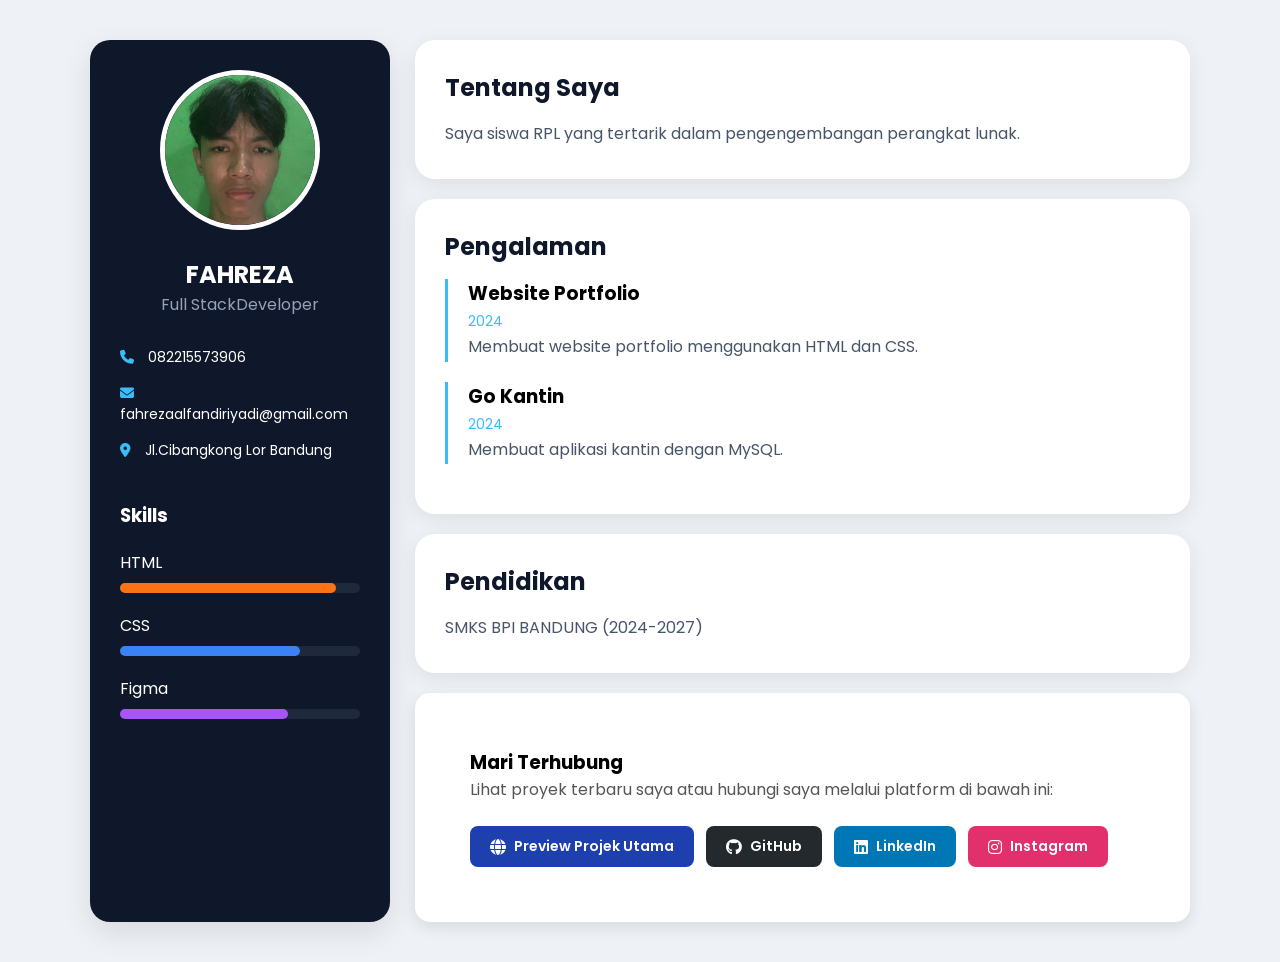
==== index.html @ ee9a354d "ganti nama file ke index.html" ====
<!DOCTYPE html>
<html lang="en">
<head>
    <meta charset="UTF-8">
    <meta name="viewport" content="width=device-width, initial-scale=1.0">
    <title>portofolio</title>
    <link rel="stylesheet" href="portofolio.css">
</head>
<body>
    <title>Portfolio Fahreza</title>

  <link rel="stylesheet" href="style.css">

  <!-- Font -->
  <link rel="preconnect" href="https://fonts.googleapis.com">
  <link href="https://fonts.googleapis.com/css2?family=Poppins:wght@300;400;600;700&display=swap" rel="stylesheet">

  <!-- Icon -->
  <link rel="stylesheet"
  href="https://cdnjs.cloudflare.com/ajax/libs/font-awesome/6.5.1/css/all.min.css">
</head>



<div class="container">

  <!-- SIDEBAR -->
  <aside class="sidebar">

    <img src="Facehdparah.jpg" class="profile">

    <h2>FAHREZA</h2>
    <p class="job">Full StackDeveloper</p>

    <div class="info">
      <p><i class="fa fa-phone"></i> 082215573906</p>
      <p><i class="fa fa-envelope"></i> fahrezaalfandiriyadi@gmail.com</p>
      <p><i class="fa fa-location-dot"></i> Jl.Cibangkong Lor Bandung</p>
    </div>

    <div class="skills">

      <h3>Skills</h3>

      <div class="skill">
        <span>HTML</span>
        <div class="bar">
          <div class="fill html"></div>
        </div>
      </div>

      <div class="skill">
        <span>CSS</span>
        <div class="bar">
          <div class="fill css"></div>
        </div>
      </div>

      <div class="skill">
        <span>Figma</span>
        <div class="bar">
          <div class="fill figma"></div>
        </div>
      </div>

    </div>

  </aside>

  <!-- CONTENT -->
  <main class="content">

    <section class="card">
      <h1>Tentang Saya</h1>

      <p>
        Saya siswa RPL yang tertarik dalam pengengembangan perangkat lunak.
      </p>
    </section>

    <section class="card">
      <h1>Pengalaman</h1>

      <div class="timeline">
        <div class="item">
          <h3>Website Portfolio</h3>
          <span>2024</span>
          <p>Membuat website portfolio menggunakan HTML dan CSS.</p>
        </div>

        <div class="item">
          <h3>Go Kantin</h3>
          <span>2024</span>
          <p>Membuat aplikasi kantin dengan MySQL.</p>
        </div>

      </div>
    </section>

    <section class="card">
      <h1>Pendidikan</h1>

      <p>SMKS BPI BANDUNG (2024-2027)</p>
    </section>

    <div class="project-card">

  <div class="mari-terhubung-card">
  <h3>Mari Terhubung</h3>
  <p>Lihat proyek terbaru saya atau hubungi saya melalui platform di bawah ini:</p>
  
  <!-- Bungkus semua link dalam satu container flex -->
  <div class="social-links-container">
    <a href="#" class="social-btn preview-btn">
      <i class="fas fa-globe"></i> Preview Projek Utama
    </a>
    <a href="#" class="social-btn github-btn">
      <i class="fab fa-github"></i> GitHub
    </a>
    <a href="#" class="social-btn linkedin-btn">
      <i class="fab fa-linkedin"></i> LinkedIn
    </a>
    <a href="#" class="social-btn instagram-btn">
      <i class="fab fa-instagram"></i> Instagram
    </a>
  </div>

</div>

  </div>

</div>

  </main>

</div>
 
</body>
</html>
---- portofolio.css ----
*{
  margin:0;
  padding:0;
  box-sizing:border-box;
}

body{
  font-family:'Poppins', sans-serif;
  background:#eef2f7;
  padding:40px;
}

.container{
  max-width:1100px;
  margin:auto;
  display:grid;
  grid-template-columns:300px 1fr;
  gap:25px;
}

/* SIDEBAR */

.sidebar{
  background:#0f172a;
  color:white;
  padding:30px;
  border-radius:20px;
  text-align:center;
  box-shadow:0 10px 30px rgba(0,0,0,0.1);
}

.profile{
  width:160px;
  height:160px;
  border-radius:50%;
  object-fit:cover;
  border:5px solid white;
  margin-bottom:20px;
}

.job{
  color:#94a3b8;
  margin-bottom:20px;
}

.info{
  text-align:left;
  margin-top:30px;
}

.info p{
  margin:15px 0;
  font-size:14px;
}

.info i{
  margin-right:10px;
  color:#38bdf8;
}

/* SKILL */

.skills{
  margin-top:40px;
  text-align:left;
}

.skill{
  margin:20px 0;
}

.bar{
  width:100%;
  height:10px;
  background:#1e293b;
  border-radius:20px;
  margin-top:8px;
}

.fill{
  height:100%;
  border-radius:20px;
}

.html{
  width:90%;
  background:#f97316;
}

.css{
  width:75%;
  background:#3b82f6;
}

.figma{
  width:70%;
  background:#a855f7;
}

/* CONTENT */

.content{
  display:flex;
  flex-direction:column;
  gap:20px;
}

.card{
  background:white;
  padding:30px;
  border-radius:20px;
  box-shadow:0 5px 20px rgba(0,0,0,0.08);
  transition:0.3s;
}

.card:hover{
  transform:translateY(-5px);
}

.card h1{
  margin-bottom:15px;
  color:#0f172a;
}

.card p{
  color:#475569;
  line-height:1.8;
}

/* TIMELINE */

.item{
  margin-bottom:20px;
  padding-left:20px;
  border-left:3px solid #38bdf8;
}

.item span{
  color:#38bdf8;
  font-size:14px;
}

.project-card{
  background:white;
  padding:25px;
  border-radius:15px;
  box-shadow:0 5px 15px rgba(0,0,0,0.1);
}

.buttons{
  margin-top:15px;
}

.buttons a{
  text-decoration:none;
  background:#2563eb;
  color:white;
  padding:10px 18px;
  border-radius:8px;
  margin-right:10px;
}

.foto-hd {
    width: 100%;       /* Lebar fleksibel */
    height: 400px;     /* Tinggi ditentukan */
    object-fit: cover; /* Foto tetap proporsional & tajam, sisa foto akan terpotong rapi */
}

/* 1. Atur jarak (padding) di dalam kotak utama kartu */
.mari-terhubung-card {
    padding: 30px; /* Memberikan space lega di dalam kotak */
}

.mari-terhubung-card p {
    margin-bottom: 24px; /* Jarak antara kalimat deskripsi dengan tombol di bawahnya */
    color: #555;
}

/* 2. Mengatur barisan tombol agar punya space (Gap) */
.social-links-container {
    display: flex;
    flex-wrap: wrap; /* Supaya kalau di HP, tombolnya otomatis turun rapi */
    gap: 12px;       /* Jarak antar tombol (Space horizontal & vertikal) */
}

/* 3. Membuat tampilan link menjadi tombol modern */
.social-btn {
    display: inline-flex;
    align-items: center;
    padding: 10px 20px;       /* Spacing dalam tombol (atas-bawah, kiri-kanan) */
    font-size: 14px;
    font-weight: 600;
    text-decoration: none;    /* Menghilangkan garis bawah link yang mengganggu */
    border-radius: 8px;       /* Sudut tombol agak membulat modern */
    transition: all 0.3s ease; /* Efek animasi halus saat di-hover */
}

/* Jarak khusus antara ICON dengan TEKS di dalam tombol */
.social-btn i {
    margin-right: 8px;        /* Memberi space agar icon tidak menempel ke teks */
    font-size: 16px;          /* Membuat ukuran icon sedikit lebih proporsional */
}

/* 4. Pewarnaan masing-masing tombol (Menyesuaikan tema gelap-terang di portofoliomu) */
.preview-btn {
    background-color: #1e40af; /* Biru tegas */
    color: white;
}

.github-btn {
    background-color: #24292e; /* Hitam khas GitHub */
    color: white;
}

.linkedin-btn {
    background-color: #0077b5; /* Biru LinkedIn */
    color: white;
}

.instagram-btn {
    background-color: #e1306c; /* Pink/Merah Instagram */
    color: white;
}

/* 5. Efek Hover Profesional (Tombol sedikit bereaksi saat disentuh mouse) */
.social-btn:hover {
    transform: translateY(-2px); /* Tombol sedikit naik ke atas */
    box-shadow: 0 5px 15px rgba(0, 0, 0, 0.15); /* Bayangan halus di bawah tombol */
    opacity: 0.9; /* Sedikit memudar halus */
}
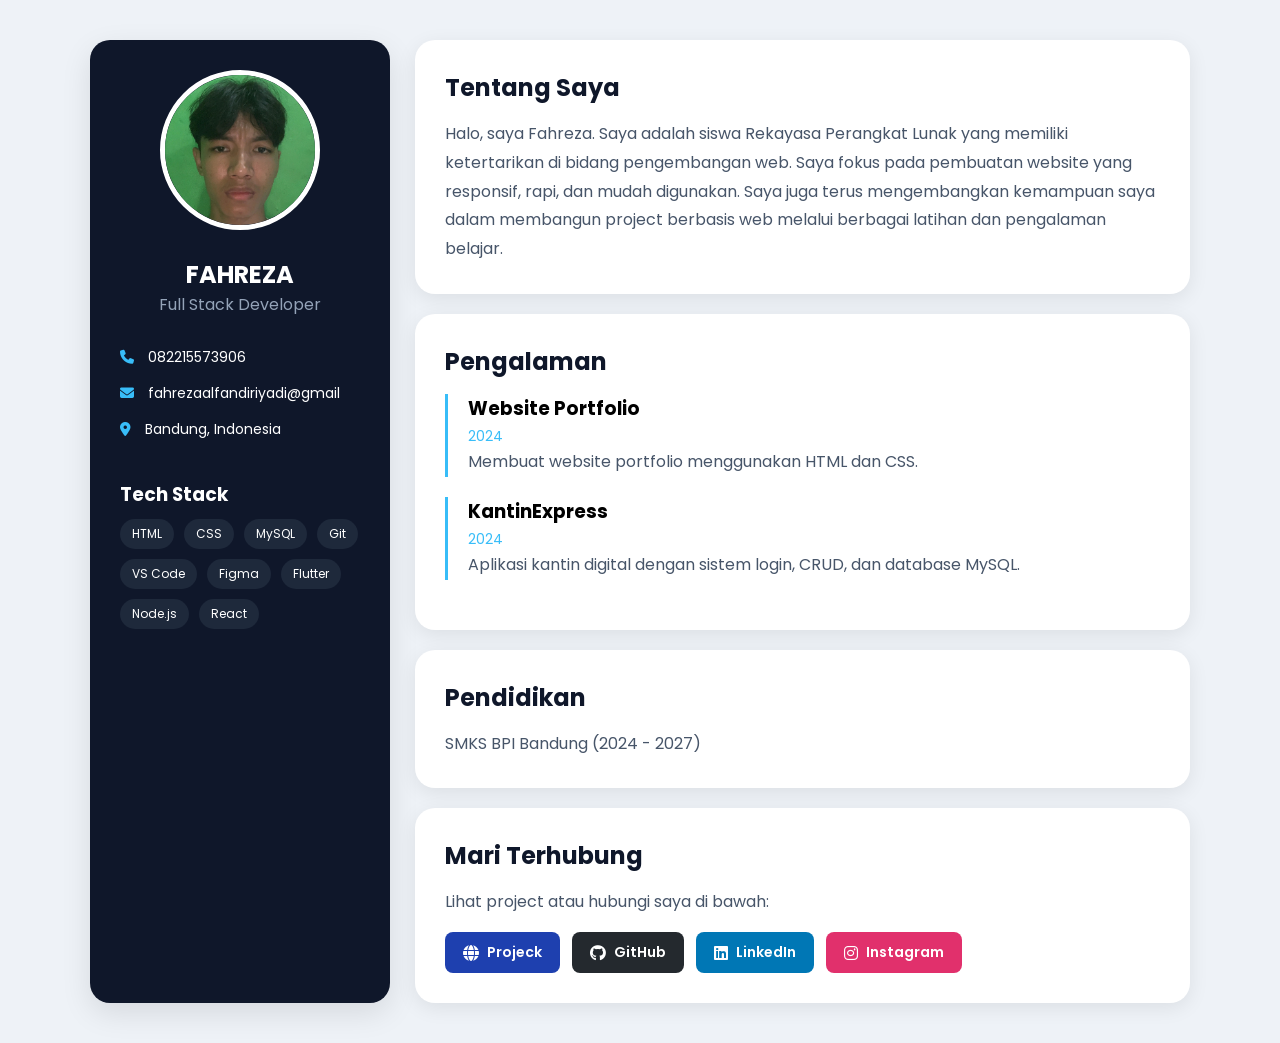
==== commit 27d88137: "merapihkan bar dan merapihkan code" ====
--- a/index.html
+++ b/index.html
@@ -1,26 +1,20 @@
 <!DOCTYPE html>
-<html lang="en">
+<html lang="id">
 <head>
-    <meta charset="UTF-8">
-    <meta name="viewport" content="width=device-width, initial-scale=1.0">
-    <title>portofolio</title>
-    <link rel="stylesheet" href="portofolio.css">
-</head>
-<body>
-    <title>Portfolio Fahreza</title>
+  <meta charset="UTF-8">
+  <meta name="viewport" content="width=device-width, initial-scale=1.0">
+  <title>Portfolio Fahreza</title>
 
-  <link rel="stylesheet" href="style.css">
+  <link rel="stylesheet" href="index.css">
 
-  <!-- Font -->
   <link rel="preconnect" href="https://fonts.googleapis.com">
   <link href="https://fonts.googleapis.com/css2?family=Poppins:wght@300;400;600;700&display=swap" rel="stylesheet">
 
-  <!-- Icon -->
   <link rel="stylesheet"
   href="https://cdnjs.cloudflare.com/ajax/libs/font-awesome/6.5.1/css/all.min.css">
 </head>
 
-
+<body>
 
 <div class="container">
 
@@ -30,39 +24,29 @@
     <img src="Facehdparah.jpg" class="profile">
 
     <h2>FAHREZA</h2>
-    <p class="job">Full StackDeveloper</p>
+    <p class="job">Full Stack Developer</p>
 
     <div class="info">
       <p><i class="fa fa-phone"></i> 082215573906</p>
-      <p><i class="fa fa-envelope"></i> fahrezaalfandiriyadi@gmail.com</p>
-      <p><i class="fa fa-location-dot"></i> Jl.Cibangkong Lor Bandung</p>
+      <p><i class="fa fa-envelope"></i> fahrezaalfandiriyadi@gmail</p>
+      <p><i class="fa fa-location-dot"></i> Bandung, Indonesia</p>
     </div>
 
+    <!-- SKILL BADGE (BUKAN BAR LAGI) -->
     <div class="skills">
+      <h3>Tech Stack</h3>
+      <div class="skill-badges">
+        <span>HTML</span>
+        <span>CSS</span>
+        <span>MySQL</span>
+        <span>Git</span>
+        <span>VS Code</span>
+        <span>Figma</span>
+        <span>Flutter</span>
+        <span>Node.js</span>
+        <span>React</span>
 
-      <h3>Skills</h3>
-
-      <div class="skill">
-        <span>HTML</span>
-        <div class="bar">
-          <div class="fill html"></div>
-        </div>
       </div>
-
-      <div class="skill">
-        <span>CSS</span>
-        <div class="bar">
-          <div class="fill css"></div>
-        </div>
-      </div>
-
-      <div class="skill">
-        <span>Figma</span>
-        <div class="bar">
-          <div class="fill figma"></div>
-        </div>
-      </div>
-
     </div>
 
   </aside>
@@ -72,9 +56,11 @@
 
     <section class="card">
       <h1>Tentang Saya</h1>
-
       <p>
-        Saya siswa RPL yang tertarik dalam pengengembangan perangkat lunak.
+          Halo, saya Fahreza. Saya adalah siswa Rekayasa Perangkat Lunak yang memiliki ketertarikan
+          di bidang pengembangan web. Saya fokus pada pembuatan website yang responsif, rapi,
+          dan mudah digunakan. Saya juga terus mengembangkan kemampuan saya dalam membangun
+          project berbasis web melalui berbagai latihan dan pengalaman belajar.
       </p>
     </section>
 
@@ -89,51 +75,49 @@
         </div>
 
         <div class="item">
-          <h3>Go Kantin</h3>
+          <h3>KantinExpress</h3>
           <span>2024</span>
-          <p>Membuat aplikasi kantin dengan MySQL.</p>
+          <p>Aplikasi kantin digital dengan sistem login, CRUD, dan database MySQL.</p>
         </div>
-
       </div>
     </section>
 
     <section class="card">
       <h1>Pendidikan</h1>
-
-      <p>SMKS BPI BANDUNG (2024-2027)</p>
+      <p>SMKS BPI Bandung (2024 - 2027)</p>
     </section>
 
-    <div class="project-card">
+    <!-- CONTACT -->
+    <section class="card">
 
-  <div class="mari-terhubung-card">
-  <h3>Mari Terhubung</h3>
-  <p>Lihat proyek terbaru saya atau hubungi saya melalui platform di bawah ini:</p>
-  
-  <!-- Bungkus semua link dalam satu container flex -->
-  <div class="social-links-container">
-    <a href="#" class="social-btn preview-btn">
-      <i class="fas fa-globe"></i> Preview Projek Utama
-    </a>
-    <a href="#" class="social-btn github-btn">
-      <i class="fab fa-github"></i> GitHub
-    </a>
-    <a href="#" class="social-btn linkedin-btn">
-      <i class="fab fa-linkedin"></i> LinkedIn
-    </a>
-    <a href="#" class="social-btn instagram-btn">
-      <i class="fab fa-instagram"></i> Instagram
-    </a>
-  </div>
+      <h1>Mari Terhubung</h1>
+      <p>Lihat project atau hubungi saya di bawah:</p>
 
-</div>
+      <div class="social-links-container">
 
-  </div>
+        <a href="projects.html" class="social-btn preview-btn">
+          <i class="fas fa-globe"></i> Projeck
+        </a>
 
-</div>
+        <a href="https://github.com/fahrezagathams1" class="social-btn github-btn">
+          <i class="fab fa-github"></i> GitHub
+        </a>
+
+        <a href="#" class="social-btn linkedin-btn">
+          <i class="fab fa-linkedin"></i> LinkedIn
+        </a>
+
+        <a href="https://www.instagram.com/fahrezaalfandiriyadi?igsh=OWFncnJreTRwN3Vj&utm_source=qr" class="social-btn instagram-btn">
+          <i class="fab fa-instagram"></i> Instagram
+        </a>
+
+      </div>
+
+    </section>
 
   </main>
 
 </div>
- 
+
 </body>
 </html>
--- a/index.css
+++ b/index.css
@@ -0,0 +1,176 @@
+/* RESET */
+* {
+  margin: 0;
+  padding: 0;
+  box-sizing: border-box;
+}
+
+body {
+  font-family: 'Poppins', sans-serif;
+  background: #eef2f7;
+  padding: 40px;
+}
+
+/* MAIN LAYOUT */
+.container {
+  max-width: 1100px;
+  margin: auto;
+  display: grid;
+  grid-template-columns: 300px 1fr;
+  gap: 25px;
+}
+
+/* SIDEBAR */
+.sidebar {
+  background: #0f172a;
+  color: white;
+  padding: 30px;
+  border-radius: 20px;
+  text-align: center;
+  box-shadow: 0 10px 30px rgba(0,0,0,0.1);
+}
+
+.profile {
+  width: 160px;
+  height: 160px;
+  border-radius: 50%;
+  object-fit: cover;
+  border: 5px solid white;
+  margin-bottom: 20px;
+}
+
+.job {
+  color: #94a3b8;
+  margin-bottom: 20px;
+}
+
+.info {
+  text-align: left;
+  margin-top: 30px;
+}
+
+.info p {
+  margin: 15px 0;
+  font-size: 14px;
+}
+
+.info i {
+  margin-right: 10px;
+  color: #38bdf8;
+}
+
+/* SKILL BADGES */
+.skills {
+  margin-top: 40px;
+  text-align: left;
+}
+
+.skill-badges {
+  display: flex;
+  flex-wrap: wrap;
+  gap: 10px;
+  margin-top: 10px;
+}
+
+.skill-badges span {
+  background: #1e293b;
+  color: #fff;
+  padding: 6px 12px;
+  border-radius: 20px;
+  font-size: 12px;
+}
+
+/* CONTENT AREA */
+.content {
+  display: flex;
+  flex-direction: column;
+  gap: 20px;
+}
+
+/* CARD */
+.card {
+  background: white;
+  padding: 30px;
+  border-radius: 20px;
+  box-shadow: 0 5px 20px rgba(0,0,0,0.08);
+  transition: 0.3s;
+}
+
+.card:hover {
+  transform: translateY(-5px);
+}
+
+.card h1 {
+  margin-bottom: 15px;
+  color: #0f172a;
+}
+
+.card p {
+  color: #475569;
+  line-height: 1.8;
+}
+
+/* TIMELINE */
+.timeline {
+  margin-top: 10px;
+}
+
+.item {
+  margin-bottom: 20px;
+  padding-left: 20px;
+  border-left: 3px solid #38bdf8;
+}
+
+.item span {
+  color: #38bdf8;
+  font-size: 14px;
+}
+
+/* SOCIAL BUTTONS */
+.social-links-container {
+  display: flex;
+  flex-wrap: wrap;
+  gap: 12px;
+  margin-top: 15px;
+}
+
+.social-btn {
+  display: inline-flex;
+  align-items: center;
+  padding: 10px 18px;
+  font-size: 14px;
+  font-weight: 600;
+  text-decoration: none;
+  border-radius: 8px;
+  transition: all 0.3s ease;
+  color: white;
+}
+
+.social-btn i {
+  margin-right: 8px;
+  font-size: 16px;
+}
+
+/* COLORS */
+.preview-btn { background: #1e40af; }
+.github-btn { background: #24292e; }
+.linkedin-btn { background: #0077b5; }
+.instagram-btn { background: #e1306c; }
+
+/* HOVER EFFECT */
+.social-btn:hover {
+  transform: translateY(-2px);
+  opacity: 0.9;
+  box-shadow: 0 5px 15px rgba(0,0,0,0.15);
+}
+
+/* RESPONSIVE */
+@media (max-width: 768px) {
+  .container {
+    grid-template-columns: 1fr;
+  }
+
+  body {
+    padding: 20px;
+  }
+}
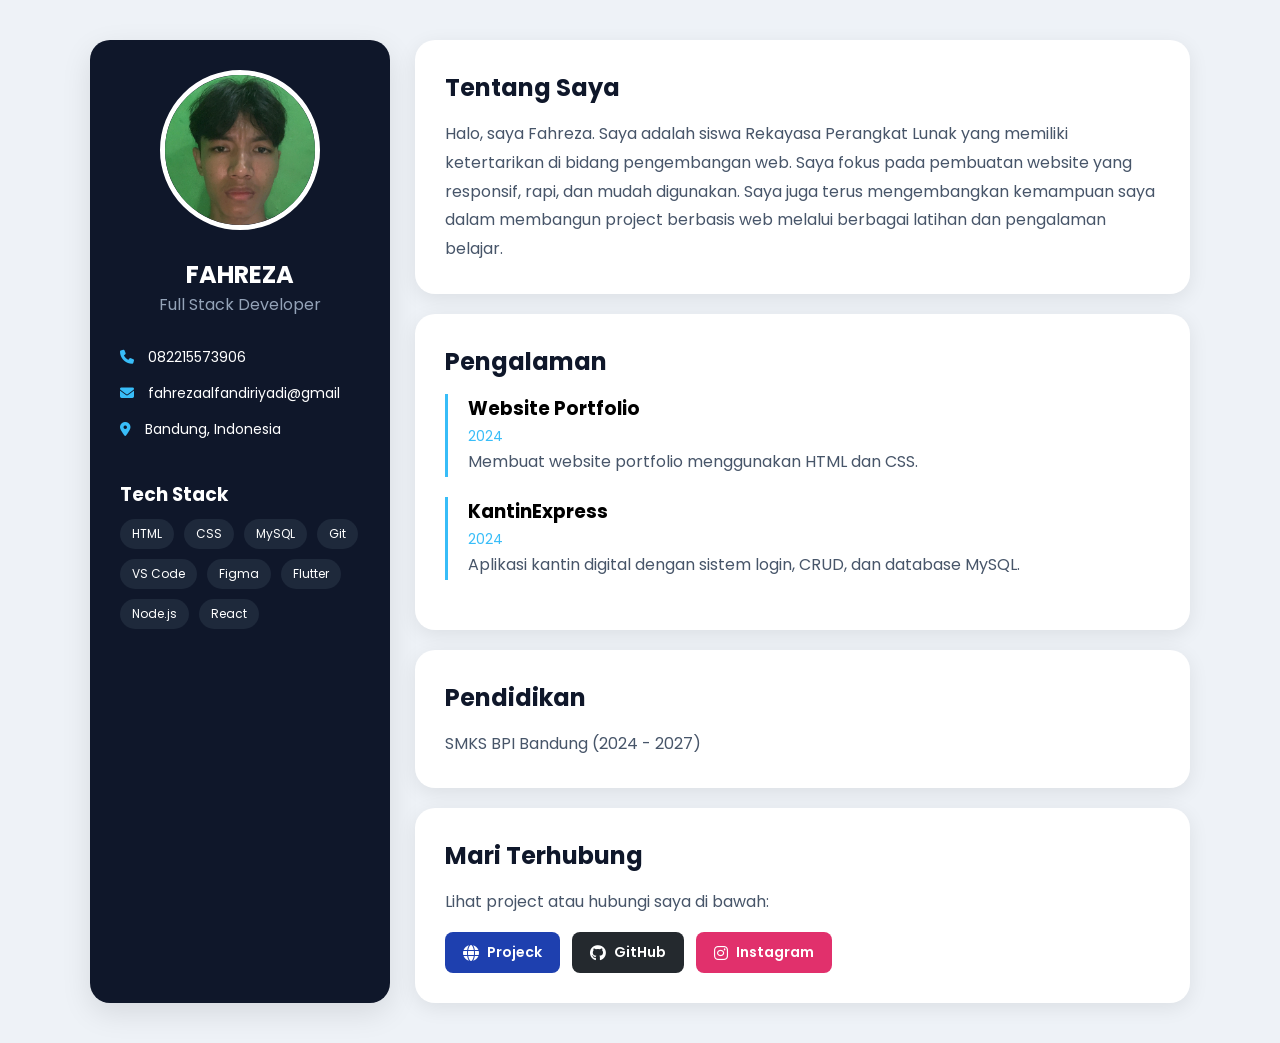
==== commit ec6b45ad: "mehapus link" ====
--- a/index.html
+++ b/index.html
@@ -103,9 +103,9 @@
           <i class="fab fa-github"></i> GitHub
         </a>
 
-        <a href="#" class="social-btn linkedin-btn">
+        <!-- <a href="#" class="social-btn linkedin-btn">
           <i class="fab fa-linkedin"></i> LinkedIn
-        </a>
+        </a> -->
 
         <a href="https://www.instagram.com/fahrezaalfandiriyadi?igsh=OWFncnJreTRwN3Vj&utm_source=qr" class="social-btn instagram-btn">
           <i class="fab fa-instagram"></i> Instagram
